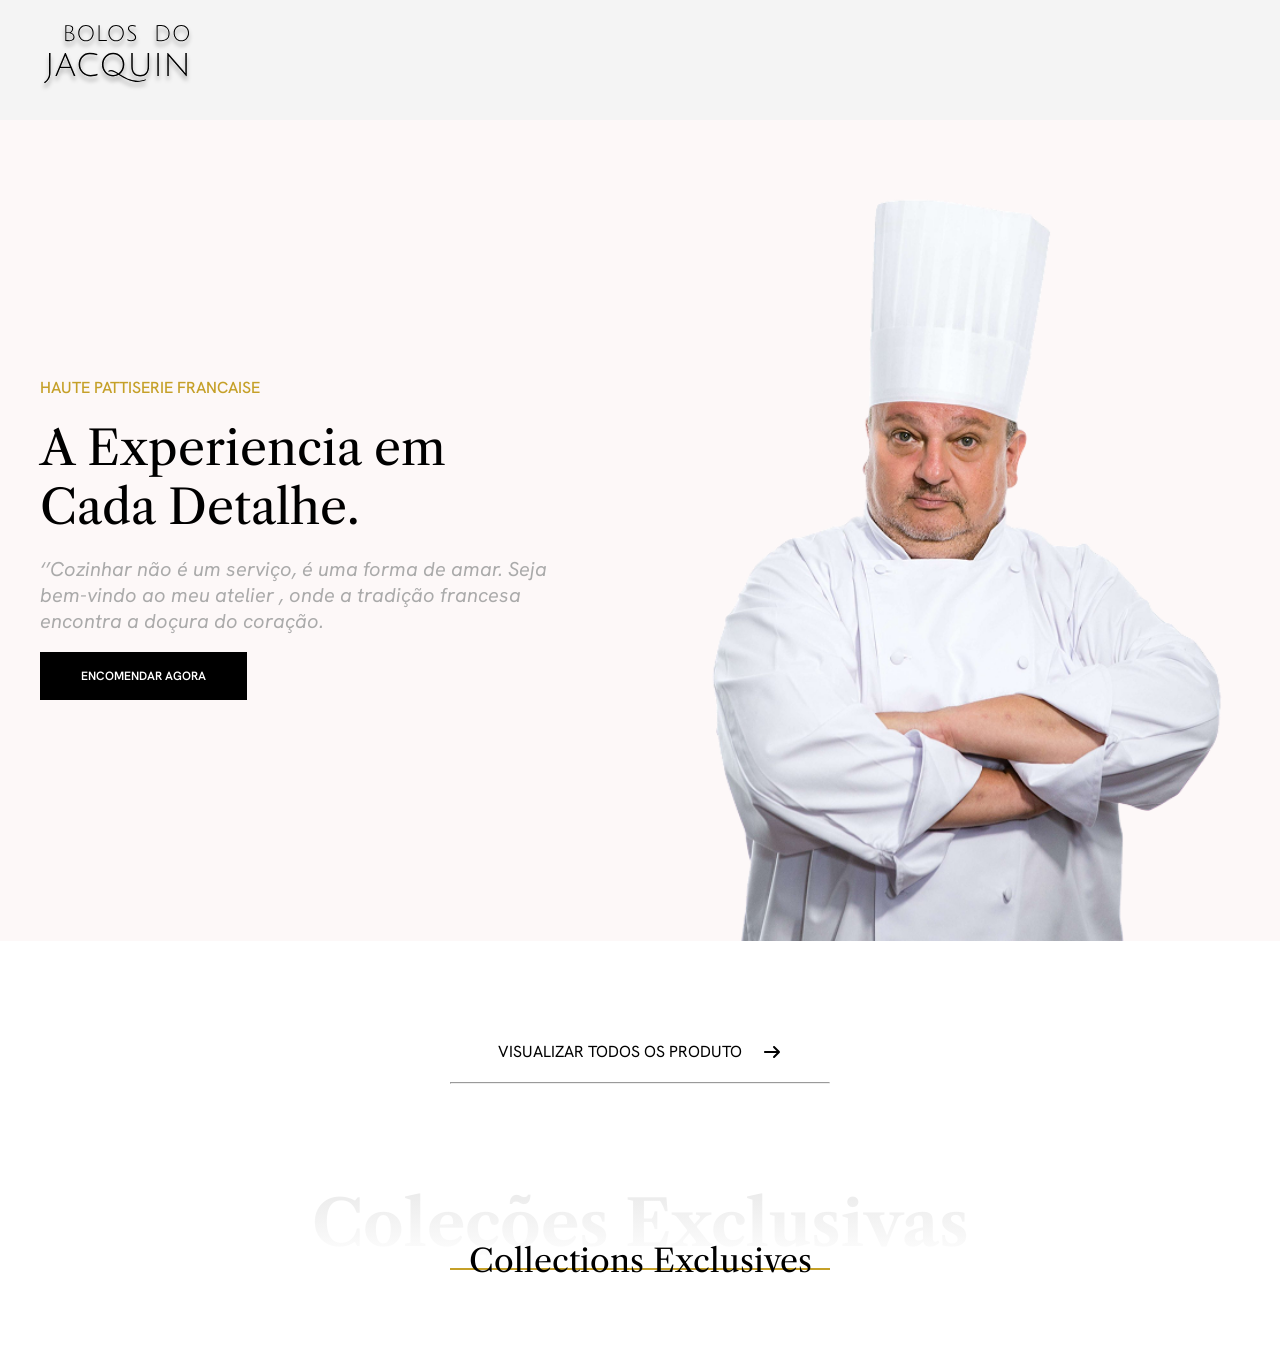
==== home/index.html @ 9e03d25e "Bolos do jacquin" ====
<!DOCTYPE html>
<html lang="pt br">

<head>
    <meta charset="UTF-8">
    <meta name="viewport" content="width=device-width, initial-scale=1.0">
    <title> Home - Bolos do Jacquin</title>
    <link rel="stylesheet" href="style.css">
    <link rel="preconnect" href="https://fonts.googleapis.com">
    <link rel="preconnect" href="https://fonts.gstatic.com" crossorigin>
    <link
        href="https://fonts.googleapis.com/css2?family=Hanken+Grotesk:ital,wght@0,100..900;1,100..900&family=Libre+Caslon+Text:ital,wght@0,400;0,700;1,400&display=swap"
        rel="stylesheet">

</head>

<body>
    <header class="home_cabecalho">
        <div class="home_container">
            <img src="../img/BOLOS DO JACQUIN.svg" alt="Logos do jacquin">
        </div>
    </header>
    <main>
        <h1>página inicial bolos do jacquin</h1>
        <section class="home_banner">
            <div class="home_container banner_container">
                <div class="box_texto_banner">
                    <span class="linha1">haute pattiserie francaise </span><br>
                    <span class="linha2">A Experiencia em Cada
                        Detalhe.</span>
                    <p class="linha3">‘’Cozinhar não é um serviço, é uma forma de amar.
                        Seja bem-vindo ao meu atelier , onde a tradição francesa
                        encontra a doçura do coração.</p>
                    <a class="linha4" href="">encomendar agora</a>
                </div>
                <img src="../img/foto do erick 1.png" alt="foto do jacquin vestindo sua doma ">
            </div>
        </section>

        <section class="home_container home_produtos">
            <div class="link_produtos">
                <div>
                    <a href="">visualizar todos os produto</a>
                    <svg xmlns="http://www.w3.org/2000/svg" viewBox="0 0 640 640"><!--!Font Awesome Free 7.3.1 by @fontawesome - https://fontawesome.com License - https://fontawesome.com/license/free Copyright 2026 Fonticons, Inc.--><path d="M566.6 342.6C579.1 330.1 579.1 309.8 566.6 297.3L406.6 137.3C394.1 124.8 373.8 124.8 361.3 137.3C348.8 149.8 348.8 170.1 361.3 182.6L466.7 288L96 288C78.3 288 64 302.3 64 320C64 337.7 78.3 352 96 352L466.7 352L361.3 457.4C348.8 469.9 348.8 490.2 361.3 502.7C373.8 515.2 394.1 515.2 406.6 502.7L566.6 342.7z"/></svg>
                </div>
<hr>
            </div>

            <div class="home_subtitulo">
                <h2>Coleções Exclusivas</h2>
<span>Collections Exclusives</span>
<hr>
            </div>

            <div></div>
        </section>
    </main>
</body>

</html>
---- home/style.css ----
* {
    margin: 0;
    padding: 0%;
    box-sizing: border-box;
}


h1{
    position: absolute;
    width: 1px;
    height: 1px;
    margin: -1px;
    overflow: hidden;
}


/* cabecalho */
.home_cabecalho {
    background-color: #f4f4f4;
    height: 120px;
    display: flex;
    justify-content: center;
    align-items: center;
}

.home_container {
background-color: a;
    max-width:1200px ; 
    width: 95%;
    margin: 0 auto;
}



.home_banner{
    background-color: #fdf8f8;
}




.box_texto_banner{
    background-color:;
      font-family: "Hanken Grotesk", sans-serif;
    max-width: 520px;
}

.banner_container{
    display: flex;
    align-items: center;
    justify-content: space-between;
}

.banner_container img{
    width: 547px;
}

.linha1{
color: #c5a028;
font-size: 16px;
font-weight: 500;
text-transform: uppercase;
margin-bottom: 20px;
display: inline-block;
}

.linha2{
     font-family: "Libre Caslon Text", serif;
     font-size: 48px;
     margin-bottom: 20px;
     display: inline-block;
}

.linha3{
    font-size: 20px;
    font-style: italic;
    color: #aaaaaa;
    margin-bottom: 30px;
    display: inline-block;
}

.linha4{
    font-weight: 600;
    font-size: 12px;
    text-transform: uppercase;
    color: #ffffff;
    text-decoration:none;

    background-color: #000000;
    padding: 16px 41px ;
}
.home_produtos{
    padding: 100px 0;
}



.link_produtos a{
     font-family: "Hanken Grotesk", sans-serif;
     font-weight: 600px;
     font-size: 16px;
     text-transform: uppercase;
     
     text-decoration: none;
     color: #000000;
}


.link_produtos svg{
    width: 20px;
}

.link_produtos div{
    display: flex;
    align-items: center;
    justify-content: center;
    gap: 20px;
    margin-bottom: 20px;
}

.link_produtos hr{
    max-width: 380px;
    width: 100%;
    margin: 0% auto;
}

.home_subtitulo {
   font-family: "Libre Caslon Text", serif;
   display: flex;
   flex-direction: column;
   align-items: center;
   position: relative;
   margin-top: 100px;
}

.home_subtitulo h2{
    font-weight: 700;
    font-size: 64px;
background-image: linear-gradient(0deg, #ffffff , #e9e9e9);
background-clip: text;
-webkit-background-clip: text;

color: transparent;
-webkit-text-fill-color: transparent;
}

.home_subtitulo span{
    font-size: 32px;
    position: absolute;
    bottom:-10px;
}

.home_subtitulo hr{
    max-width: 380px;
    width: 100%;
    background-color: #c5a028;
    margin-top: 5px;
    border: none;
    height: 2px;
    
}
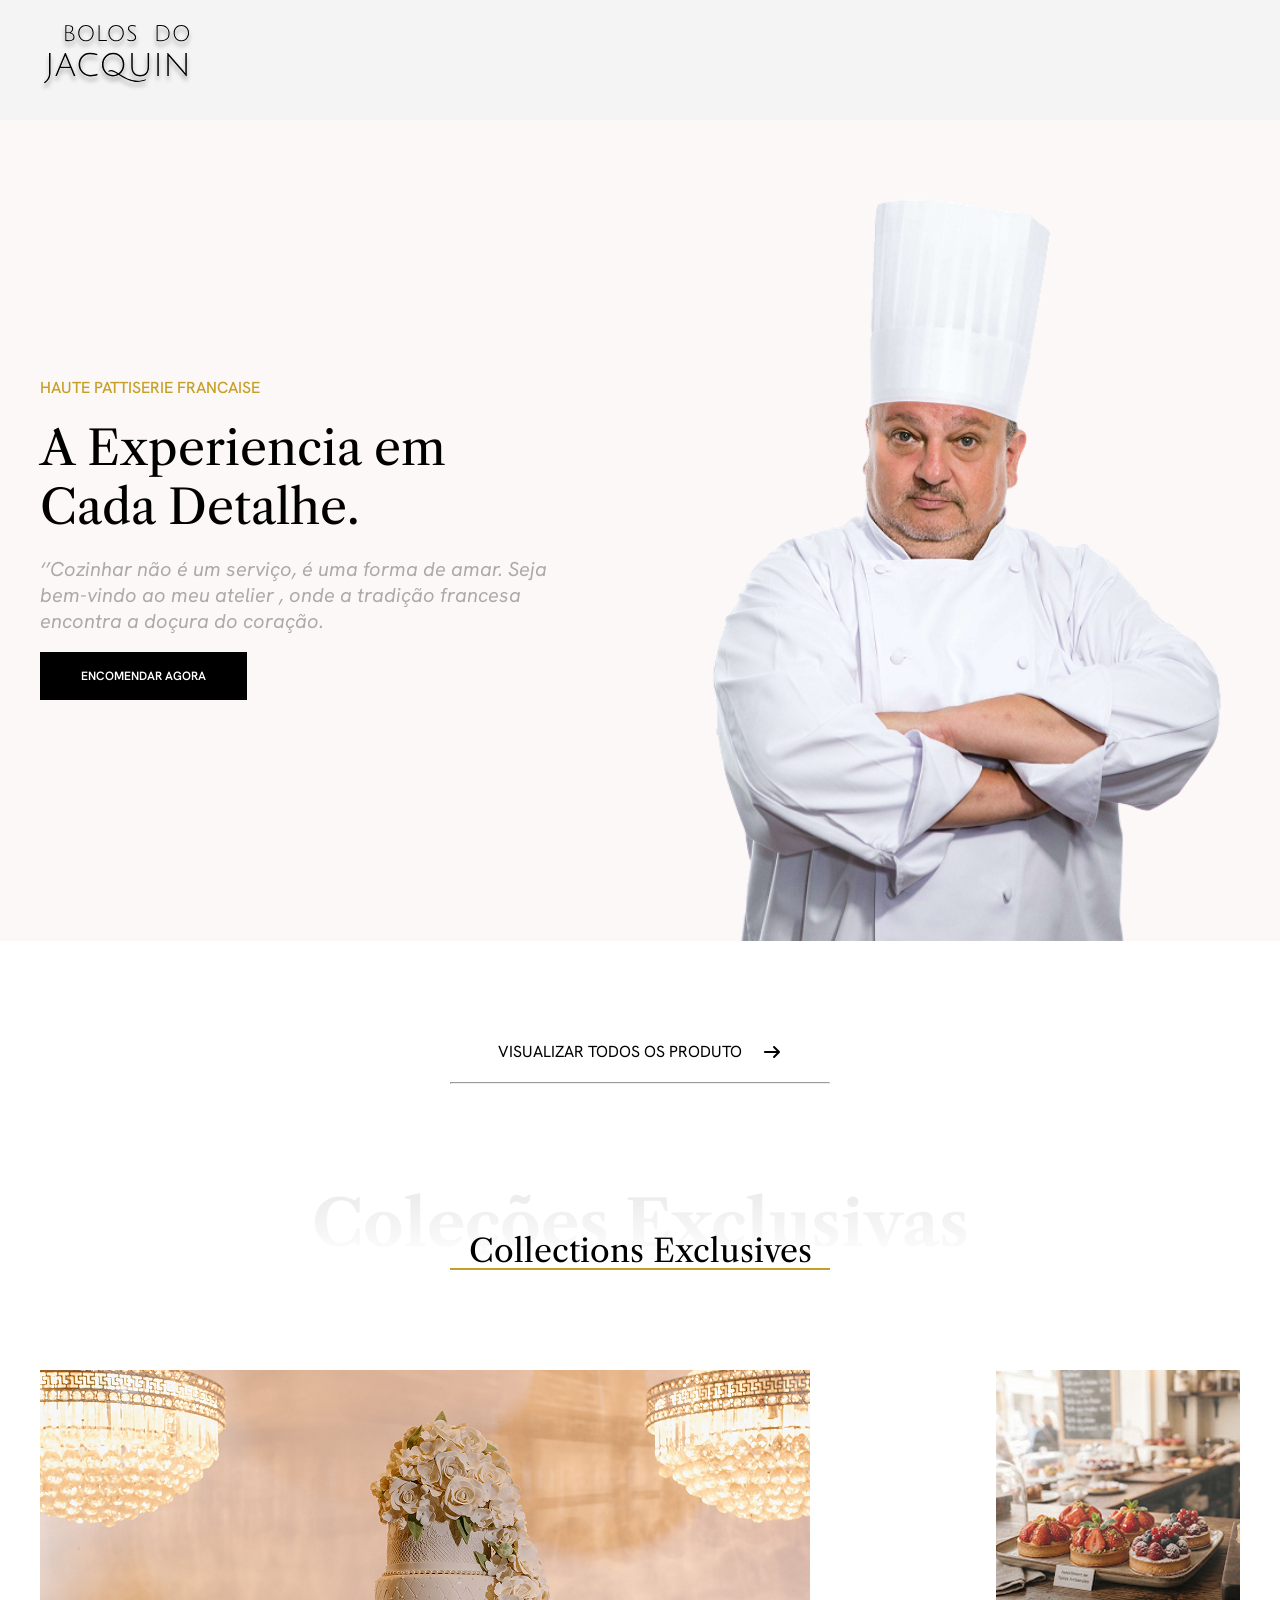
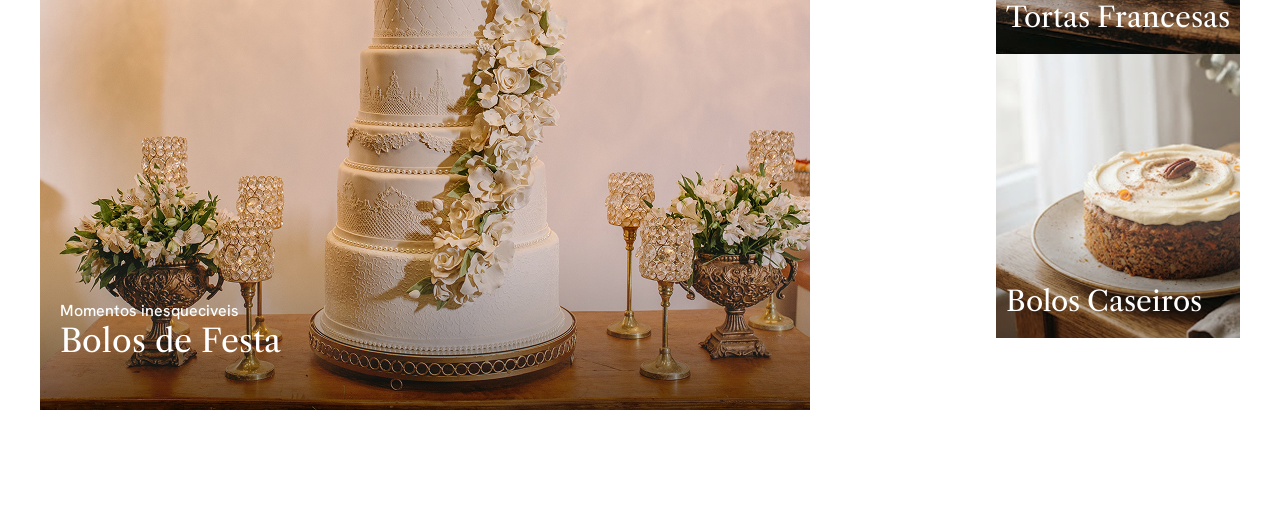
==== commit ba18a386: "seção de categorias finalizada" ====
--- a/home/index.html
+++ b/home/index.html
@@ -41,18 +41,42 @@
             <div class="link_produtos">
                 <div>
                     <a href="">visualizar todos os produto</a>
-                    <svg xmlns="http://www.w3.org/2000/svg" viewBox="0 0 640 640"><!--!Font Awesome Free 7.3.1 by @fontawesome - https://fontawesome.com License - https://fontawesome.com/license/free Copyright 2026 Fonticons, Inc.--><path d="M566.6 342.6C579.1 330.1 579.1 309.8 566.6 297.3L406.6 137.3C394.1 124.8 373.8 124.8 361.3 137.3C348.8 149.8 348.8 170.1 361.3 182.6L466.7 288L96 288C78.3 288 64 302.3 64 320C64 337.7 78.3 352 96 352L466.7 352L361.3 457.4C348.8 469.9 348.8 490.2 361.3 502.7C373.8 515.2 394.1 515.2 406.6 502.7L566.6 342.7z"/></svg>
+                    <svg xmlns="http://www.w3.org/2000/svg"
+                        viewBox="0 0 640 640"><!--!Font Awesome Free 7.3.1 by @fontawesome - https://fontawesome.com License - https://fontawesome.com/license/free Copyright 2026 Fonticons, Inc.-->
+                        <path
+                            d="M566.6 342.6C579.1 330.1 579.1 309.8 566.6 297.3L406.6 137.3C394.1 124.8 373.8 124.8 361.3 137.3C348.8 149.8 348.8 170.1 361.3 182.6L466.7 288L96 288C78.3 288 64 302.3 64 320C64 337.7 78.3 352 96 352L466.7 352L361.3 457.4C348.8 469.9 348.8 490.2 361.3 502.7C373.8 515.2 394.1 515.2 406.6 502.7L566.6 342.7z" />
+                    </svg>
                 </div>
-<hr>
+                <hr>
             </div>
 
             <div class="home_subtitulo">
                 <h2>Coleções Exclusivas</h2>
-<span>Collections Exclusives</span>
-<hr>
+                <span>Collections Exclusives</span>
+                <hr>
             </div>
 
-            <div></div>
+            <div class="container_categorias">
+                <a href="">
+                    <div class="img_categoria1">
+                        <span>Momentos inesqueciveis</span>
+                        <h3>Bolos de Festa</h3>
+                    </div>
+                </a>
+
+                <div class="col_categorias">
+                    <a href="">
+                        <div class="img_categoria2">
+                            <h3>Tortas Francesas</h3>
+                        </div>
+                    </a>
+                    <a href="">
+                        <div class="img_categoria3">
+                            <h3>Bolos Caseiros</h3>
+                        </div>
+                    </a>
+                </div>
+            </div>
         </section>
     </main>
 </body>
--- a/home/style.css
+++ b/home/style.css
@@ -131,6 +131,7 @@
    align-items: center;
    position: relative;
    margin-top: 100px;
+   margin-bottom: 100px;
 }
 
 .home_subtitulo h2{
@@ -148,6 +149,7 @@
     font-size: 32px;
     position: absolute;
     bottom:-10px;
+    margin-bottom: 10px;
 }
 
 .home_subtitulo hr{
@@ -158,4 +160,67 @@
     border: none;
     height: 2px;
     
-}+}
+
+.img_categoria1{
+    background-image: url(../img/pexels-jonathanborba-26774588\ 1.png);
+width: 770px;
+height: 640px;
+display: flex;
+flex-direction: column;
+justify-content: flex-end;
+padding: 50px 20px;
+}
+
+.container_categorias{
+    display: flex;
+    width: 100%;
+    justify-content: space-between;
+    
+
+}
+
+
+
+.container_categorias a{
+    color: #ffffff;
+    text-decoration: none;
+}
+
+.img_categoria1 span{
+     font-family: "Hanken Grotesk", sans-serif;
+font-weight: 500;
+}
+
+.img_categoria1 h3{
+    font-size: 32px;
+}
+
+.home_produtos h3{
+         font-family: "Libre Caslon Text", serif;
+font-weight: 400;
+
+}
+
+.col_categorias{
+    display: flex;
+    flex-direction: column;
+
+}
+
+.img_categoria2{
+    background-image: url(../img/Image\ \(1\).png);
+}
+
+.img_categoria3{
+    background-image: url(../img/Image\ \(2\).png);
+}
+
+.img_categoria2,
+.img_categoria3{
+    height: 284px;
+display: flex;
+align-items: flex-end;
+padding: 20px 10px;
+font-size: 24px;
+}
